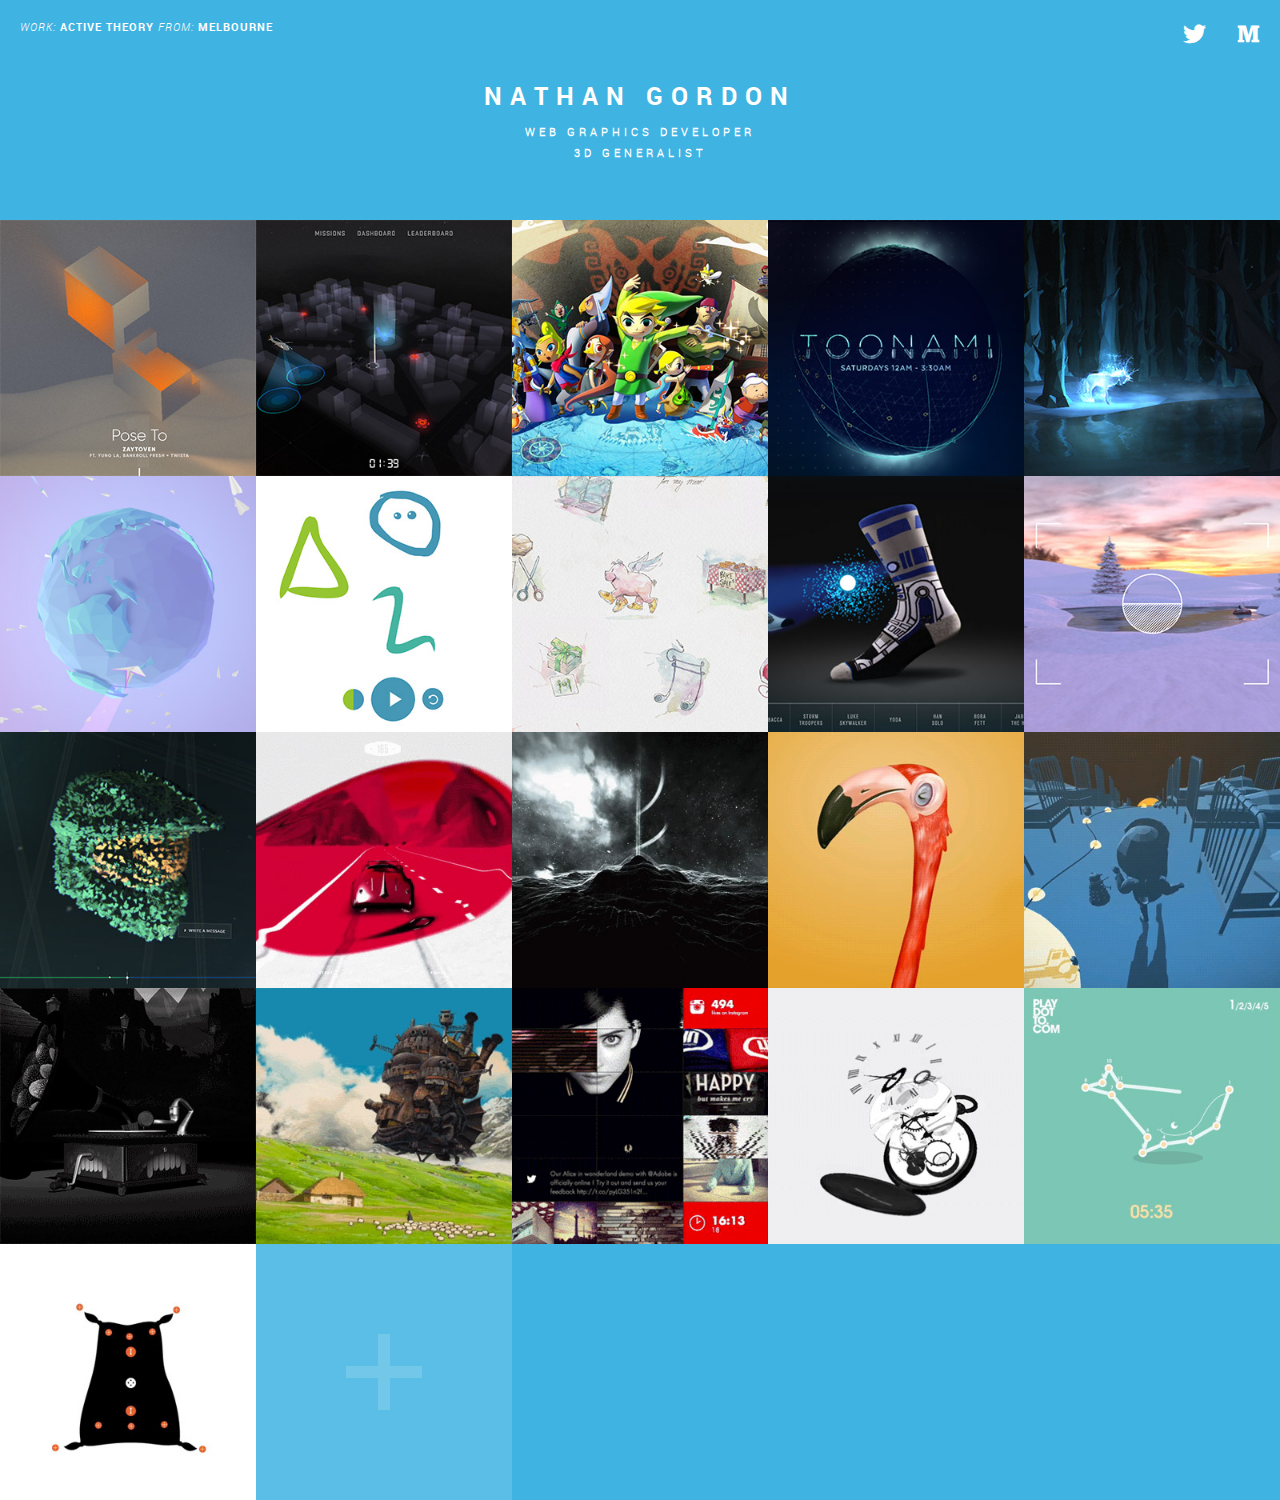
==== index.html @ 9d229797 "no message" ====
<!doctype html>
<html class="no-js" lang="en">
    <head>
        <title>Cinémont • Nathan Gordon</title>
        <meta charset="utf-8" />
        <meta name="viewport" content="width=device-width, initial-scale=1.0">

        <link rel="shortcut icon" href="assets/img/favicon.ico">
        <link rel="apple-touch-icon" href="assets/img/favicon.ico">

        <!-- for Google -->
        <meta name="description" content="Nathan Gordon. Web Graphics developer from Melbourne. Currently working at Active Theory." />
        <meta name="keywords" content="Nathan Gordon, Cinémont, Cinemont" />

        <meta name="author" content="Nathan Gordon" />
        <meta name="copyright" content="2013 Nathan Gordon" />
        <meta name="application-name" content="Cinémont" />

        <!-- for Facebook -->          
        <meta property="og:title" content="Cinémont • Nathan Gordon" />
        <meta property="og:type" content="website" />
        <meta property="og:image" content="http://cinemont.com/assets/img/profile.jpeg" />
        <meta property="og:url" content="http://cinemont.com/" />
        <meta property="og:description" content="Web Graphics developer from Melbourne. Currently working at Active Theory." />

        <!-- for Twitter -->          
        <meta name="twitter:card" content="summary">
        <meta name="twitter:creator" content="@gordonnl">
        <meta name="twitter:title" content="Cinémont • Nathan Gordon" />
        <meta name="twitter:description" content="Web Graphics developer from Melbourne. Currently working at Active Theory." />
        <meta name="twitter:image:src" content="http://cinemont.com/assets/img/profile.jpeg" />

        <link href="assets/css/style.css?v=0.2" rel="stylesheet" media="screen" />

        <script type="text/javascript">
            var _gaq = _gaq || [];
            _gaq.push(['_setAccount', 'UA-34845197-2']);
            _gaq.push(['_trackPageview']);

            (function() {
                var ga = document.createElement('script'); ga.type = 'text/javascript'; ga.async = true;
                ga.src = ('https:' == document.location.protocol ? 'https://ssl' : 'http://www') + '.google-analytics.com/ga.js';
                var s = document.getElementsByTagName('script')[0]; s.parentNode.insertBefore(ga, s);
            })();
        </script> 
	</head>
	<body>
        <div class="hidden" style="visibility: hidden; position: absolute; top: 0; left: -1000px; width: 0px;">
            <h1>Cinémont - Nathan Gordon</h1>
            <p>Web Graphics Developer from Melbourne. Currently working at Active Theory, Venice Beach.</p>
        </div>
        <header>
            <div class="about">
                <span class="light-italic">Work:</span> Active Theory
                <span class="light-italic">From:</span> Melbourne
            </div>
            <div class="social">
                <a class="icon-font twitter" href="https://twitter.com/gordonnl" target="_blank">&#xe000;</a>
                <a class="icon-font blog" href="https://medium.com/@gordonnl" target="_blank">&#xe005;</a>
            </div>
            <div class="main">
                <h1>Nathan Gordon</h1>
                <h4>Web Graphics developer<br />3D Generalist</h4>
            </div>
        </header>
        <div class="content">
            <a href="http://www.adultswim.com/music/singles-2017/1" target="_blank"><img src="assets/img/port-singles.jpg"><p class="caption">Created at Active Theory</p></a>
            <a href="https://www.airforce.com/airmanchallenge/?u" target="_blank"><img src="assets/img/port-airman.jpg"><p class="caption">Created at Active Theory</p></a>
            <a href="https://medium.com/@gordonnl/wind-waker-graphics-analysis-a0b575a31127" target="_blank"><img src="assets/img/port-zelda.jpg"><p class="caption">Personal</p></a>
            <a href="http://www.adultswim.com/toonami/" target="_blank"><img src="assets/img/port-toonami.jpg"><p class="caption">Created at Active Theory</p></a>
            <a href="https://my.pottermore.com/patronus" target="_blank"><img src="assets/img/port-patronus.jpg"><p class="caption">Created at Active Theory</p></a>
            <a href="https://paperplanes.world/" target="_blank"><img src="assets/img/port-planes.jpg"><p class="caption">Created at Active Theory</p></a>
            <a href="https://musiclab.chromeexperiments.com/kandinsky" target="_blank"><img src="assets/img/port-kandinsky.jpg"><p class="caption">Created at Active Theory</p></a>
            <a href="https://howifight.53.com/?" target="_blank"><img src="assets/img/port-sutc.jpg"><p class="caption">Created at Active Theory</p></a>
            <a href="https://theuncommonforce.com/" target="_blank"><img src="assets/img/port-socks.jpg"><p class="caption">Created at Active Theory</p></a>
            <a href="http://christmasexperiments.com/2015/16/camera/" target="_blank"><img src="assets/img/port-camera.jpg"><p class="caption">Personal</p></a>
            <a href="http://visualizer.halowaypoint.com/" target="_blank"><img src="assets/img/port-halo.jpg"><p class="caption">Created at Active Theory</p></a>
            <a href="http://www.timeshift165.com/" target="_blank"><img src="assets/img/port-timeshift.jpg"><p class="caption">Created at Ultranoir</p></a>
            <a href="http://www.yaranyared.com/" target="_blank"><img src="assets/img/port-yny.jpg"><p class="caption">Created at Ultranoir</p></a>
            <a href="http://pablotheflamingo.com/" target="_blank"><img src="assets/img/port-pablo.jpg"><p class="caption">Personal</p></a>
            <a href="http://christmasexperiments.com/2014/03/the-cheeky-orphan/" target="_blank"><img src="assets/img/port-dion.jpg"><p class="caption">Personal</p></a>
            <a href="http://www.overthetinyhills.com/" target="_blank"><img src="assets/img/port-gram.jpg"><p class="caption">Created at Ultranoir</p></a>
            <a href="http://codepen.io/gordonnl/full/byouf/" target="_blank"><img src="assets/img/port-howls.jpg"><p class="caption">Personal</p></a>
            <a href="http://thewall.ultranoir.com/" target="_blank"><img src="assets/img/port-wall.jpg"><p class="caption">Created at Ultranoir</p></a>
            <a href="http://lab.ultranoir.com/time-pieces/" target="_blank"><img src="assets/img/port-watch.jpg"><p class="caption">Created at Ultranoir</p></a>
            <a href="http://play-dot-to.com" target="_blank"><img src="assets/img/port-dot.jpg"><p class="caption">Personal</p></a>
            <a href="http://lab.ultranoir.com/jumping-jack-sack/" target="_blank"><img src="assets/img/port-sack.jpg"><p class="caption">Created at Ultranoir</p></a>
            <a href="mailto:gordonnl@gmail.com" class="blank"><div></div></a>
        </div>     
    </div>
	</body>
</html>
---- assets/css/style.css ----
/*
 * ==|== normalize ==========================================================
 */

article, aside, details, figcaption, figure, footer, header, hgroup, nav, section { display: block; }
audio, canvas, video { display: inline-block; *display: inline; *zoom: 1; }
audio:not([controls]) { display: none; }
[hidden] { display: none; }

html { font-size: 100%; overflow-y: scroll; -webkit-text-size-adjust: 100%; -ms-text-size-adjust: 100%; }
body { margin: 0; font-size: 13px; line-height: 1.231; }
body, button, input, select, textarea { font-family: sans-serif; color: #fff; }

::-moz-selection { background: #fff; color: #333; text-shadow: none; }
::selection { background: #fff; color: #333; text-shadow: none; }

a { color: #fff; text-decoration: none; }
a:focus { outline: thin dotted; }
a:hover, a:active { outline: 0; }

abbr[title] { border-bottom: 1px dotted; }
b, strong { font-weight: bold; }
blockquote { margin: 1em 40px; }
dfn { font-style: italic; }
hr { display: block; height: 1px; border: 0; border-top: 1px solid #ccc; margin: 1em 0; padding: 0; }
ins { background: #ff9; color: #000; text-decoration: none; }
mark { background: #ff0; color: #000; font-style: italic; font-weight: bold; }
pre, code, kbd, samp { font-family: monospace, monospace; _font-family: 'courier new', monospace; font-size: 1em; }
pre { white-space: pre; white-space: pre-wrap; word-wrap: break-word; }
q { quotes: none; }
q:before, q:after { content: ""; content: none; }
small { font-size: 85%; }
sub, sup { font-size: 75%; line-height: 0; position: relative; vertical-align: baseline; }
sup { top: -0.5em; }
sub { bottom: -0.25em; }
ul, ol { margin: 1em 0; padding: 0 0 0 40px; }
dd { margin: 0 0 0 40px; }
nav ul, nav ol { list-style: none; list-style-image: none; margin: 0; padding: 0; }
img { border: 0; -ms-interpolation-mode: bicubic; vertical-align: middle; }
svg:not(:root) { overflow: hidden; }
figure { margin: 0; }

form { margin: 0; }
fieldset { border: 0; margin: 0; padding: 0; }
label { cursor: pointer; }
legend { border: 0; *margin-left: -7px; padding: 0; }
button, input, select, textarea { font-size: 100%; margin: 0; vertical-align: baseline; *vertical-align: middle; }
button, input { line-height: normal; *overflow: visible; }
table button, table input { *overflow: auto; }
button, input[type="button"], input[type="reset"], input[type="submit"] { cursor: pointer; -webkit-appearance: button; }
input[type="checkbox"], input[type="radio"] { box-sizing: border-box; }
input[type="search"] { -webkit-appearance: textfield; -moz-box-sizing: content-box; -webkit-box-sizing: content-box; box-sizing: content-box; }
input[type="search"]::-webkit-search-decoration { -webkit-appearance: none; }
button::-moz-focus-inner, input::-moz-focus-inner { border: 0; padding: 0; }
textarea { overflow: auto; vertical-align: top; resize: vertical; }
input:valid, textarea:valid {  }
input:invalid, textarea:invalid { background-color: #f0dddd; }

table { border-collapse: collapse; border-spacing: 0; }
td { vertical-align: top; }


/* ==|== primary styles =====================================================
    Author: Nathan Gordon
    ========================================================================== */


@font-face {
    font-family: 'robotolight_italic';
    src: url('../font/Roboto-LightItalic-webfont.eot');
    src: url('../font/Roboto-LightItalic-webfont.eot?#iefix') format('embedded-opentype'),
         url('../font/Roboto-LightItalic-webfont.woff') format('woff'),
         url('../font/Roboto-LightItalic-webfont.ttf') format('truetype'),
         url('../font/Roboto-LightItalic-webfont.svg#robotolight_italic') format('svg');
    font-weight: normal;
    font-style: normal;
}

@font-face {
    font-family: 'robotolight';
    src: url('../font/Roboto-Light-webfont.eot');
    src: url('../font/Roboto-Light-webfont.eot?#iefix') format('embedded-opentype'),
         url('../font/Roboto-Light-webfont.woff') format('woff'),
         url('../font/Roboto-Light-webfont.ttf') format('truetype'),
         url('../font/Roboto-Light-webfont.svg#robotolight') format('svg');
    font-weight: normal;
    font-style: normal;
}

@font-face {
    font-family: 'robotobold';
    src: url('../font/Roboto-Bold-webfont.eot');
    src: url('../font/Roboto-Bold-webfont.eot?#iefix') format('embedded-opentype'),
         url('../font/Roboto-Bold-webfont.woff') format('woff'),
         url('../font/Roboto-Bold-webfont.ttf') format('truetype'),
         url('../font/Roboto-Bold-webfont.svg#robotobold') format('svg');
    font-weight: normal;
    font-style: normal;
}

@font-face {
    font-family: 'cinemont';
    src:url('../font/cinemont.eot');
    src:url('../font/cinemont.eot?#iefix') format('embedded-opentype'),
        url('../font/cinemont.woff') format('woff'),
        url('../font/cinemont.ttf') format('truetype'),
        url('../font/cinemont.svg#cinemont') format('svg');
    font-weight: normal;
    font-style: normal;
}

.icon-font {
    font-family: 'cinemont';
    speak: none;
    font-style: normal;
    font-weight: normal;
    font-variant: normal;
    text-transform: none;
    -webkit-font-smoothing: antialiased;
}


html { height: 100%; } 
body { height: 100%; background: #3fb3e2; font-family: 'robotobold'; }

header { height: 220px; width: 100%;  overflow: auto; position: relative; }
header .about { position: absolute; top: 0; left: 0; text-transform: uppercase; font-size: 11px; letter-spacing: 1px; margin: 20px; }
header .about span { font-family: 'robotolight_italic'; }
header .social { position: absolute; top: 0; right: 0; text-align: right; font-size: 23px; margin: 20px; }
header .social a { margin-left: 25px; 
  -webkit-transition: all 0.2s ease-out;
     -moz-transition: all 0.2s ease-out;
       -o-transition: all 0.2s ease-out;
          transition: all 0.2s ease-out;
}
header .social a.twitter:hover { color: #f25757; }
header .social a.mail:hover { color: #f9d073; }
header .social a.blog:hover { color: #f9d073; }

header .main { width: 400px; height: 60px; position: absolute; top: 50%; left: 50%; margin: -30px 0 0 -200px; text-align: center; text-transform: uppercase; }
header .main h1 { font-size: 25px; letter-spacing: 8px; line-height: 31px; margin: 0; }
header .main h4 { font-size: 11px; font-family: 'robotolight'; letter-spacing: 4px;line-height: 1.9em;margin: 1em 0 0 0;}

.content a {display: block; width: 20%;/* float: left; */}
p { margin: 0; line-height: 20px; font-size: 13px; }

.blank { position: relative; background: rgba(255,255,255,0.15); }
.blank div { padding-top: 100%; opacity: 0.15; }
.blank div:before,
.blank div:after { content: ''; display: block; position: absolute; top: 0; right: 0; bottom: 0; left: 0; margin: auto; background: #fff; }
.blank div:before { height: 30%; width: 5%; }
.blank div:after { width: 30%; height: 5%; }

.content a { position: relative;float: left; }
img { width: 100%; height: auto; }
.caption { opacity: 0; font-family: robotolight; position: absolute; text-transform: uppercase; bottom: 0; left: 0; font-size: 8px;line-height: 1em; padding: 5px; background: rgba(0,0,0,0.1); border-radius: 0 12px 0 0; 
  -webkit-transition: all 0.2s ease-out;
     -moz-transition: all 0.2s ease-out;
       -o-transition: all 0.2s ease-out;
          transition: all 0.2s ease-out;
}
.content a:hover .caption { opacity: 1; }

@media (min-width: 1400px) {
    .content a { width: 14.28571428571429%; }
}

@media (max-width: 1000px) {
    .content a { width: 25%; }
}

@media (max-width: 500px) {
    .content a { width: 50%; }
    .caption { opacity: 1; }
}

@media (max-width: 500px) {
    header { overflow: hidden; }
    header .about { display: none; }
    header .main h1 { font-size: 24px; letter-spacing: 5px; }
    header .main h4 { font-size: 10px; letter-spacing: 2px; }
}
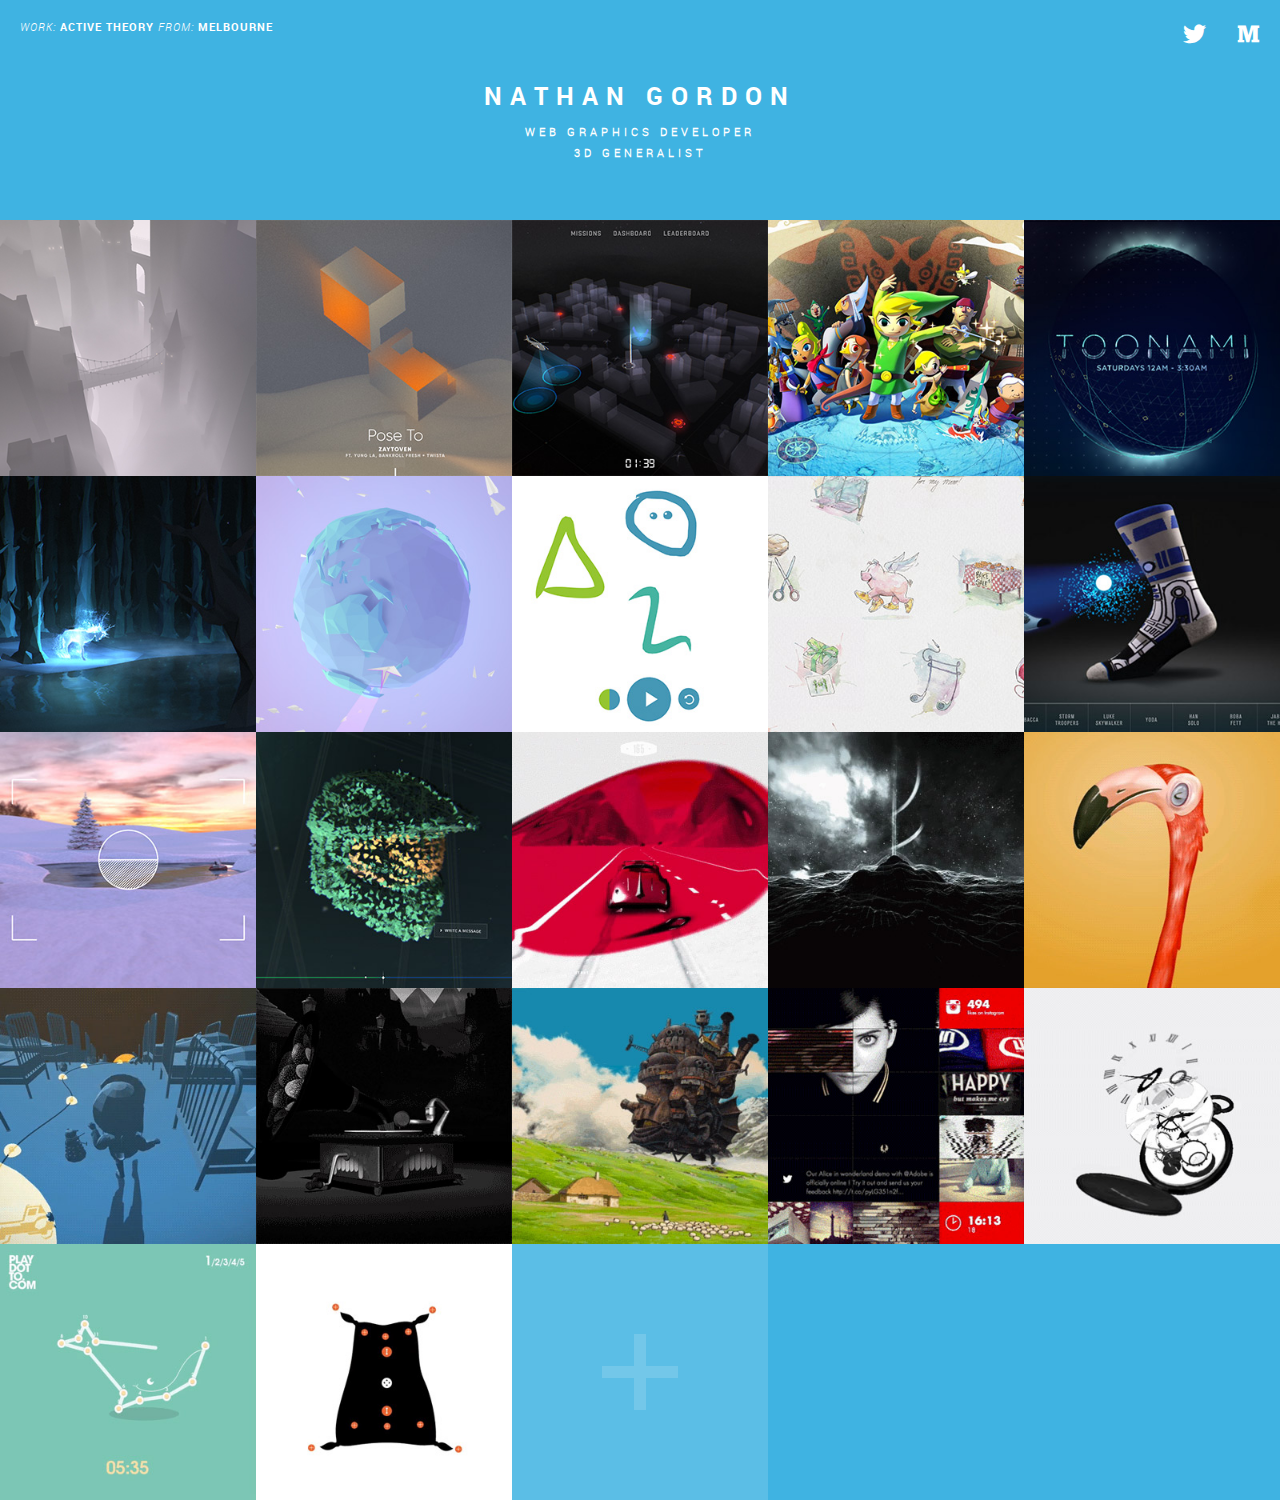
==== commit 0e129372: "no message" ====
--- a/index.html
+++ b/index.html
@@ -64,6 +64,7 @@
             </div>
         </header>
         <div class="content">
+            <a href="https://my.pottermore.com/hogwarts" target="_blank"><img src="assets/img/port-hogwarts.jpg"><p class="caption">Created at Active Theory</p></a>
             <a href="http://www.adultswim.com/music/singles-2017/1" target="_blank"><img src="assets/img/port-singles.jpg"><p class="caption">Created at Active Theory</p></a>
             <a href="https://www.airforce.com/airmanchallenge/?u" target="_blank"><img src="assets/img/port-airman.jpg"><p class="caption">Created at Active Theory</p></a>
             <a href="https://medium.com/@gordonnl/wind-waker-graphics-analysis-a0b575a31127" target="_blank"><img src="assets/img/port-zelda.jpg"><p class="caption">Personal</p></a>
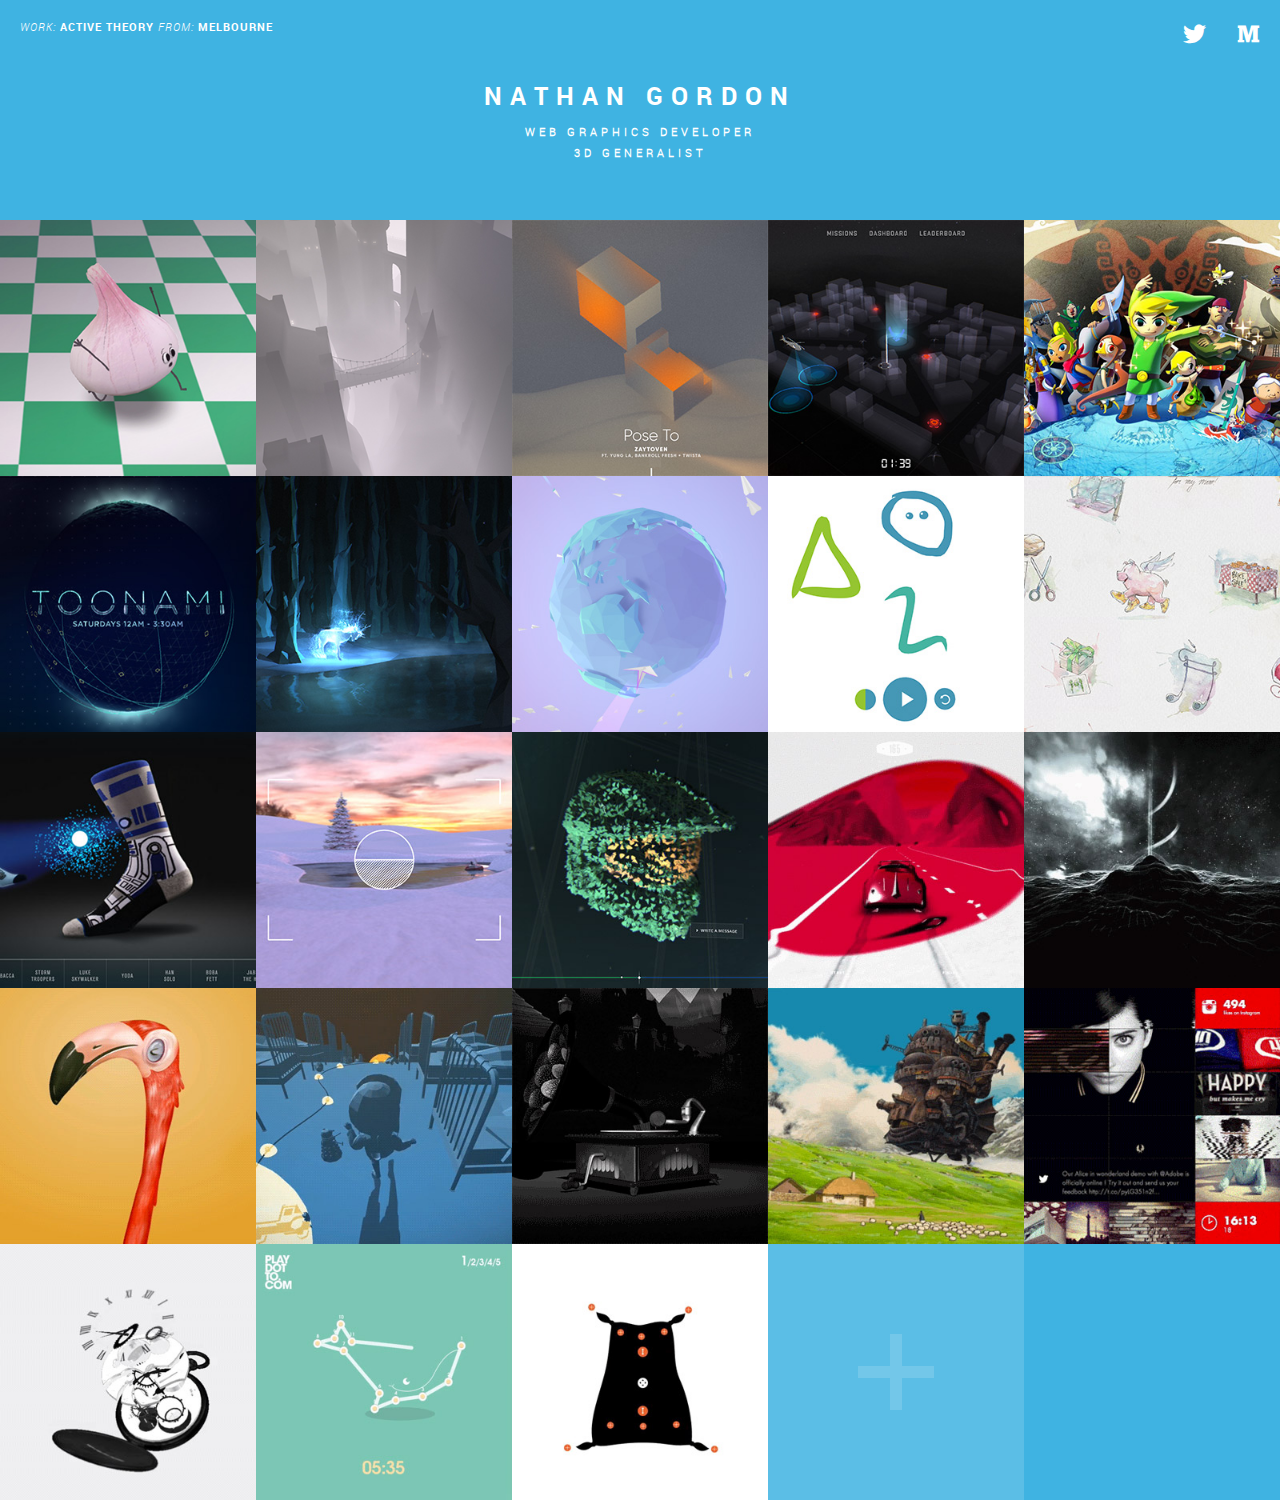
==== commit e04279fb: "no message" ====
--- a/index.html
+++ b/index.html
@@ -64,6 +64,7 @@
             </div>
         </header>
         <div class="content">
+            <a href="http://christmasexperiments.com/2017/07/locomotion/" target="_blank"><img src="assets/img/port-locomotion.jpg"><p class="caption">Personal</p></a>
             <a href="https://my.pottermore.com/hogwarts" target="_blank"><img src="assets/img/port-hogwarts.jpg"><p class="caption">Created at Active Theory</p></a>
             <a href="http://www.adultswim.com/music/singles-2017/1" target="_blank"><img src="assets/img/port-singles.jpg"><p class="caption">Created at Active Theory</p></a>
             <a href="https://www.airforce.com/airmanchallenge/?u" target="_blank"><img src="assets/img/port-airman.jpg"><p class="caption">Created at Active Theory</p></a>
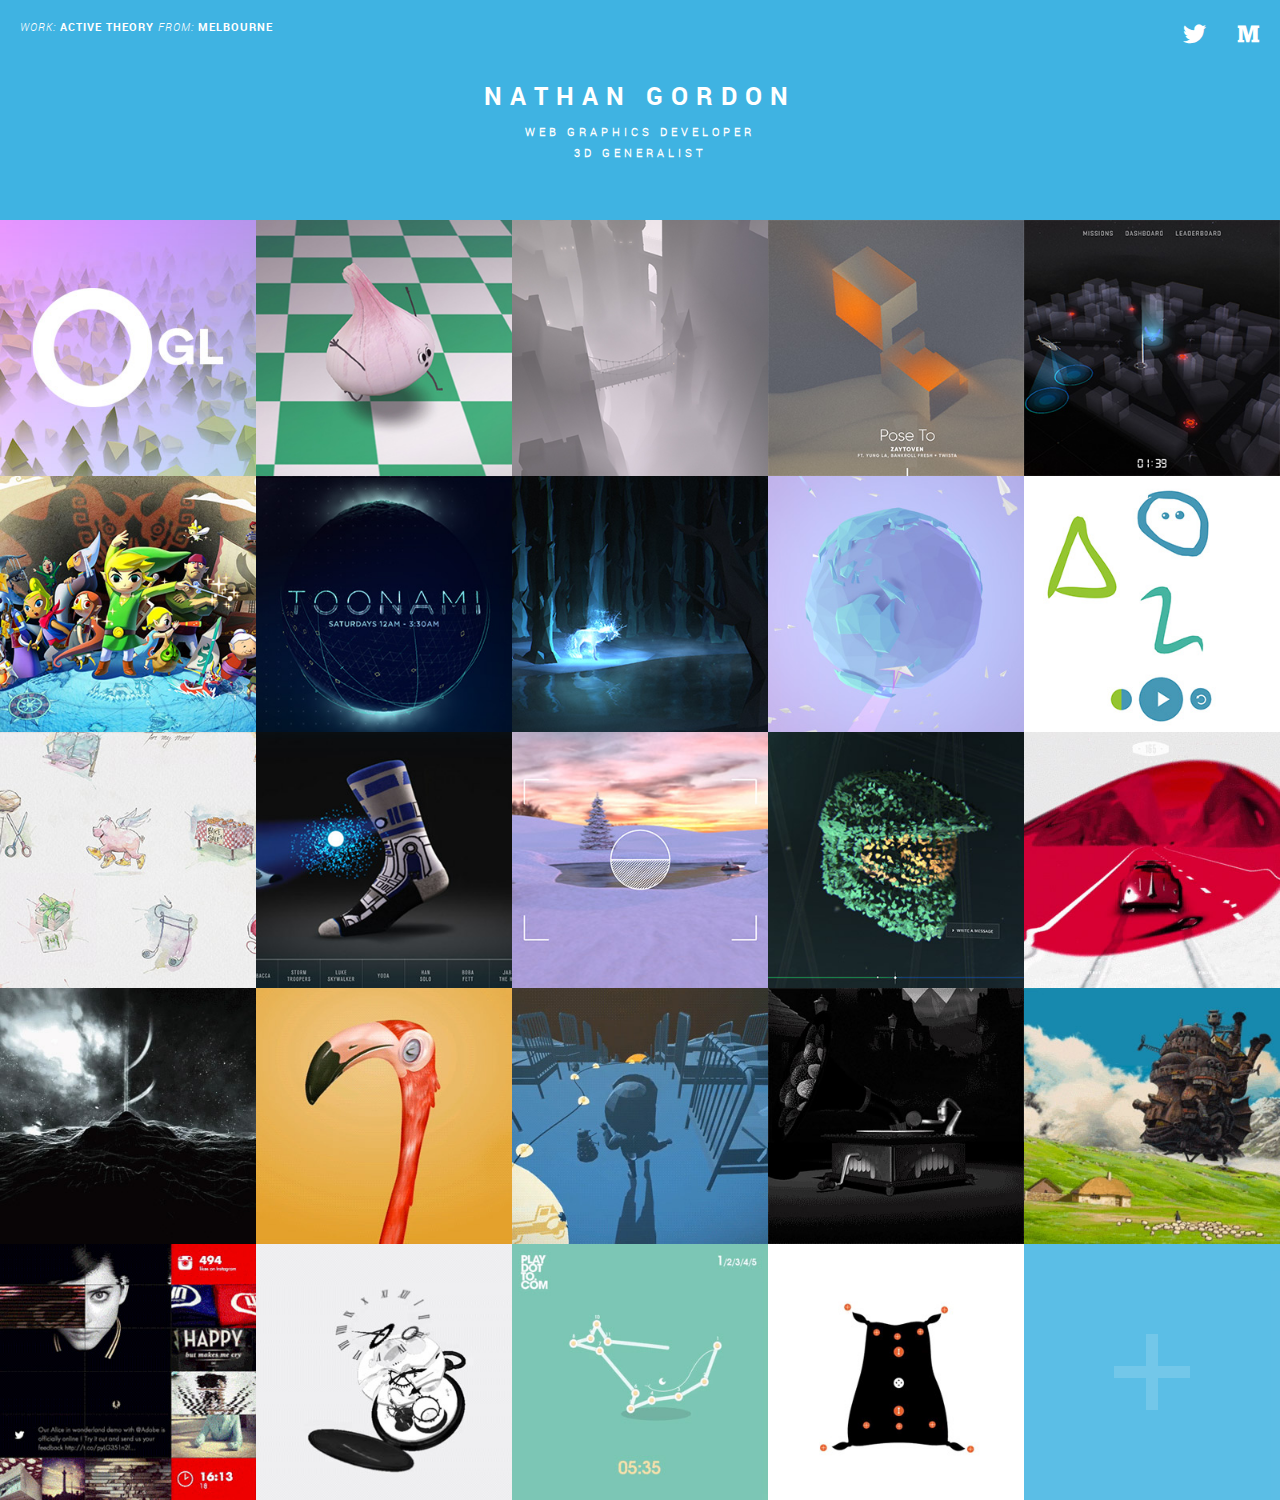
==== commit 840e225c: "no message" ====
--- a/index.html
+++ b/index.html
@@ -19,7 +19,7 @@
         <!-- for Facebook -->          
         <meta property="og:title" content="Cinémont • Nathan Gordon" />
         <meta property="og:type" content="website" />
-        <meta property="og:image" content="http://cinemont.com/assets/img/profile.jpeg" />
+        <meta property="og:image" content="http://cinemont.com/assets/img/profile.jpg" />
         <meta property="og:url" content="http://cinemont.com/" />
         <meta property="og:description" content="Web Graphics developer from Melbourne. Currently working at Active Theory." />
 
@@ -28,7 +28,7 @@
         <meta name="twitter:creator" content="@gordonnl">
         <meta name="twitter:title" content="Cinémont • Nathan Gordon" />
         <meta name="twitter:description" content="Web Graphics developer from Melbourne. Currently working at Active Theory." />
-        <meta name="twitter:image:src" content="http://cinemont.com/assets/img/profile.jpeg" />
+        <meta name="twitter:image:src" content="http://cinemont.com/assets/img/profile.jpg" />
 
         <link href="assets/css/style.css?v=0.2" rel="stylesheet" media="screen" />
 
@@ -64,6 +64,7 @@
             </div>
         </header>
         <div class="content">
+            <a href="https://github.com/oframe/ogl" target="_blank"><img src="assets/img/port-ogl.jpg"><p class="caption">Personal</p></a>
             <a href="http://christmasexperiments.com/2017/07/locomotion/" target="_blank"><img src="assets/img/port-locomotion.jpg"><p class="caption">Personal</p></a>
             <a href="https://my.pottermore.com/hogwarts" target="_blank"><img src="assets/img/port-hogwarts.jpg"><p class="caption">Created at Active Theory</p></a>
             <a href="http://www.adultswim.com/music/singles-2017/1" target="_blank"><img src="assets/img/port-singles.jpg"><p class="caption">Created at Active Theory</p></a>
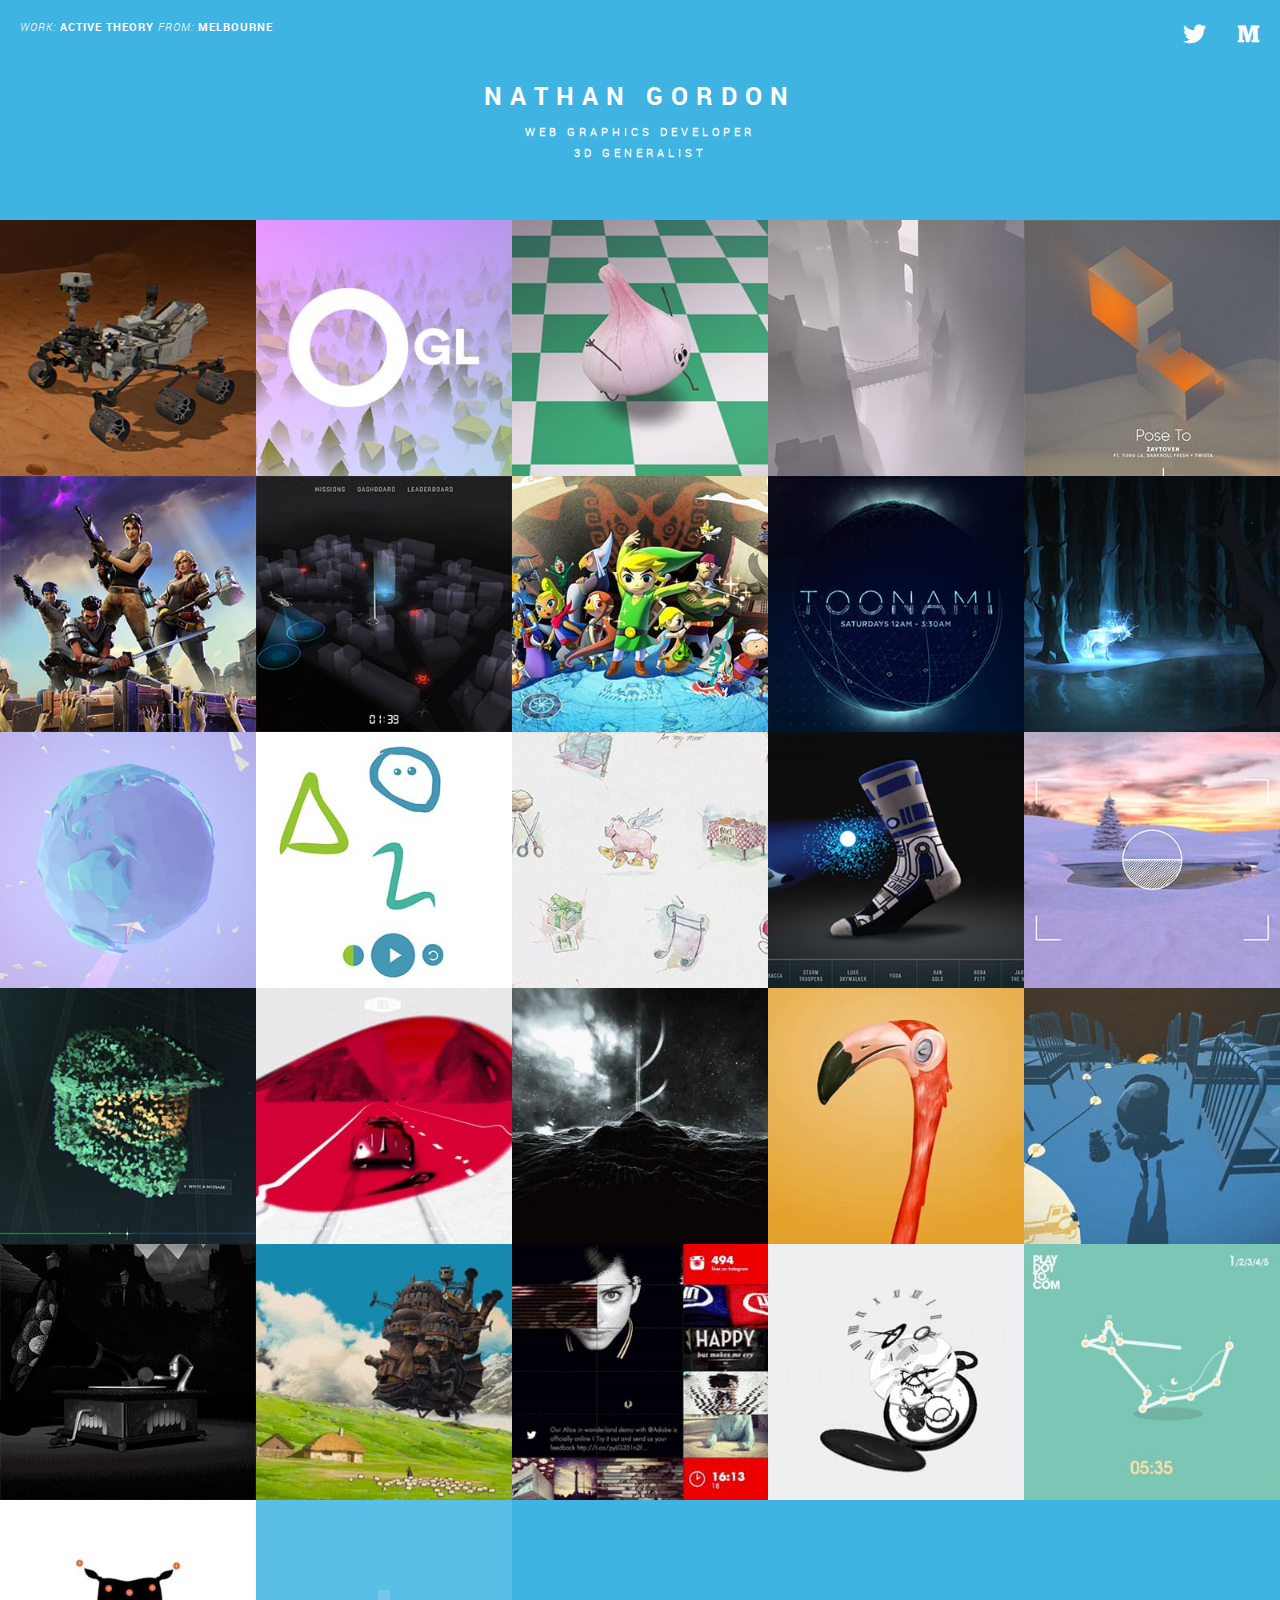
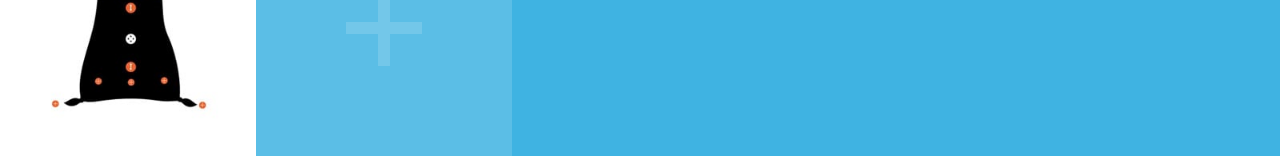
==== commit 8cd718e2: "no message" ====
--- a/index.html
+++ b/index.html
@@ -64,10 +64,12 @@
             </div>
         </header>
         <div class="content">
+            <a href="https://opensourcerover.jpl.nasa.gov/" target="_blank"><img src="assets/img/port-jpl.jpg"><p class="caption">Created at Active Theory</p></a>
             <a href="https://github.com/oframe/ogl" target="_blank"><img src="assets/img/port-ogl.jpg"><p class="caption">Personal</p></a>
             <a href="http://christmasexperiments.com/2017/07/locomotion/" target="_blank"><img src="assets/img/port-locomotion.jpg"><p class="caption">Personal</p></a>
             <a href="https://my.pottermore.com/hogwarts" target="_blank"><img src="assets/img/port-hogwarts.jpg"><p class="caption">Created at Active Theory</p></a>
             <a href="http://www.adultswim.com/music/singles-2017/1" target="_blank"><img src="assets/img/port-singles.jpg"><p class="caption">Created at Active Theory</p></a>
+            <a href="https://www.epicgames.com/fortnite/en-US/home" target="_blank"><img src="assets/img/port-fortnite.jpg"><p class="caption">Created at Active Theory</p></a>
             <a href="https://www.airforce.com/airmanchallenge/?u" target="_blank"><img src="assets/img/port-airman.jpg"><p class="caption">Created at Active Theory</p></a>
             <a href="https://medium.com/@gordonnl/wind-waker-graphics-analysis-a0b575a31127" target="_blank"><img src="assets/img/port-zelda.jpg"><p class="caption">Personal</p></a>
             <a href="http://www.adultswim.com/toonami/" target="_blank"><img src="assets/img/port-toonami.jpg"><p class="caption">Created at Active Theory</p></a>
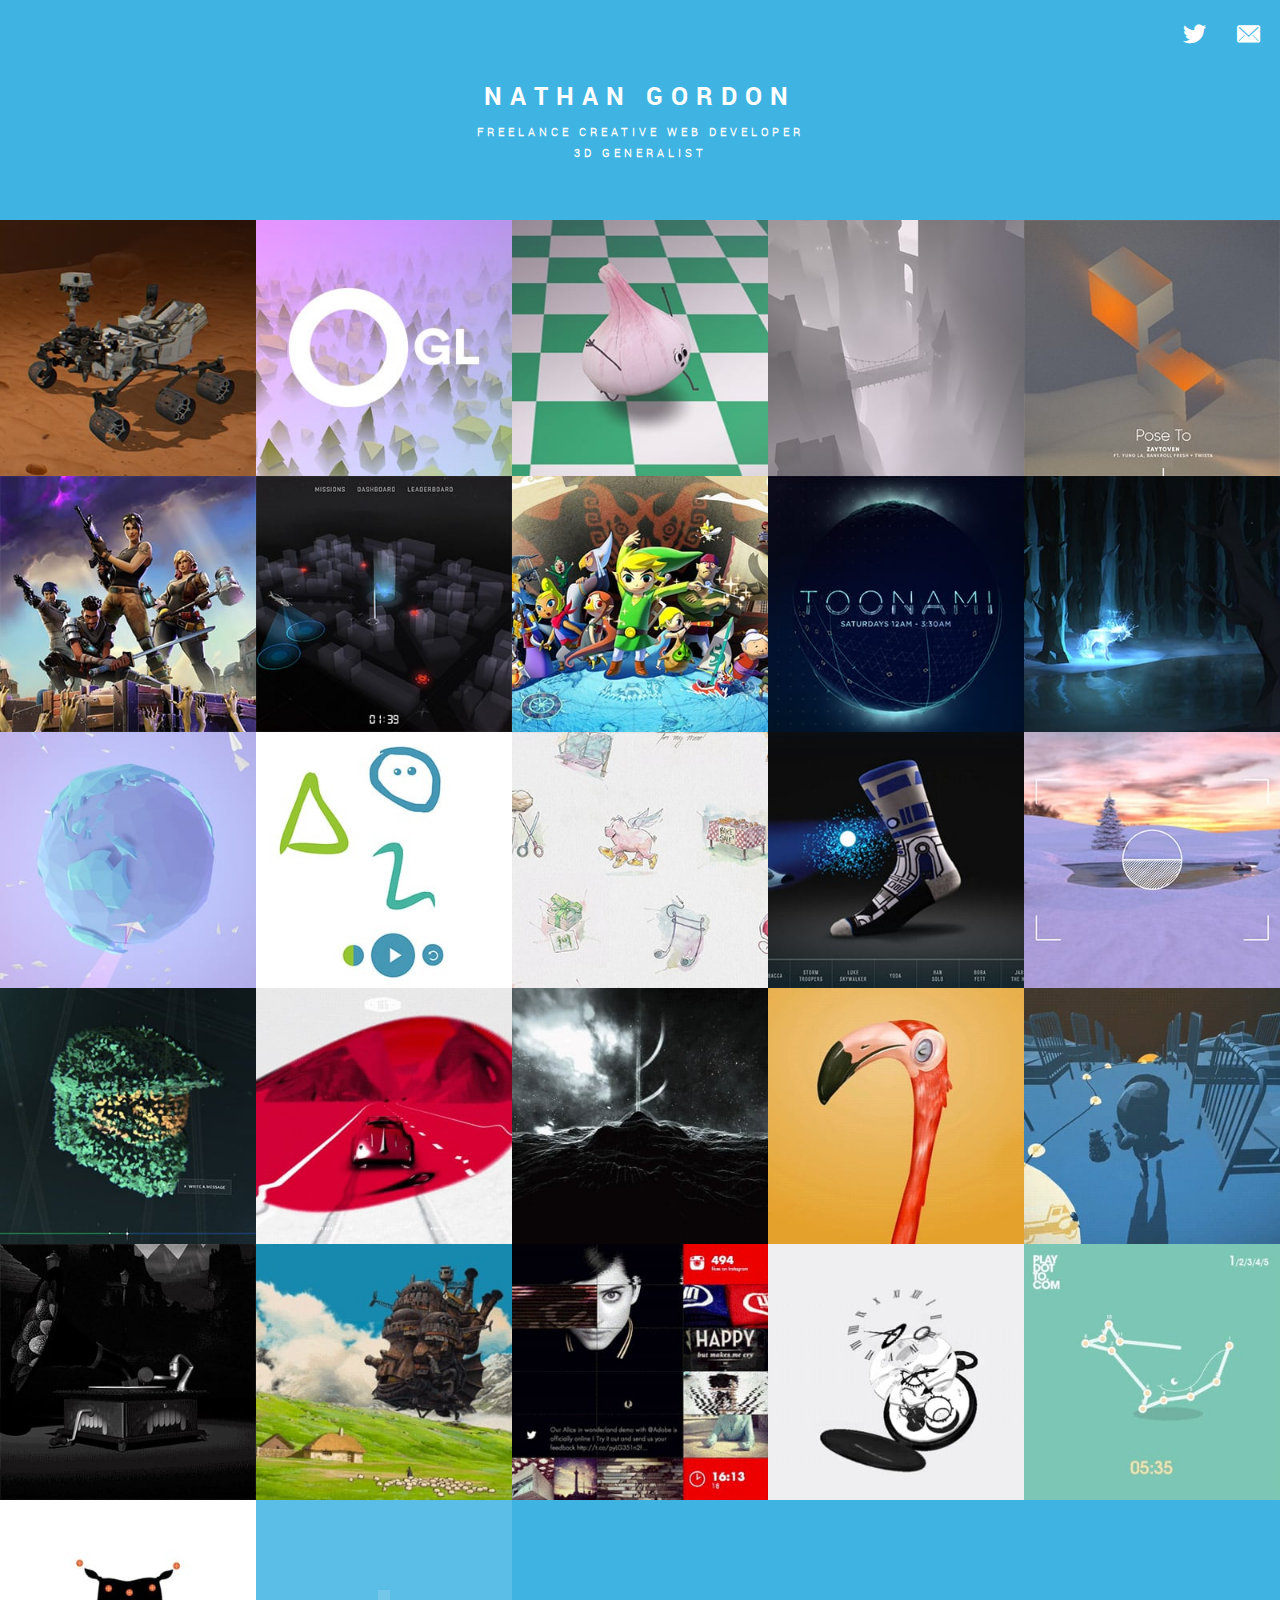
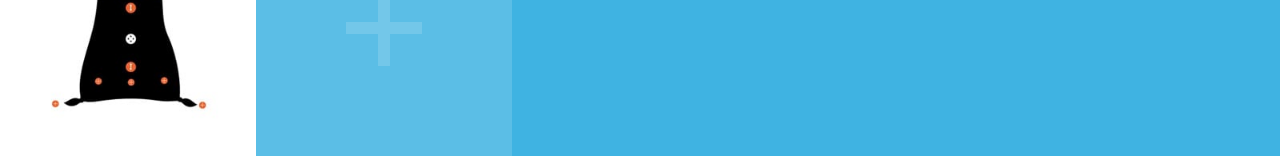
==== commit bcea9997: "no message" ====
--- a/index.html
+++ b/index.html
@@ -9,25 +9,25 @@
         <link rel="apple-touch-icon" href="assets/img/favicon.ico">
 
         <!-- for Google -->
-        <meta name="description" content="Nathan Gordon. Web Graphics developer from Melbourne. Currently working at Active Theory." />
-        <meta name="keywords" content="Nathan Gordon, Cinémont, Cinemont" />
+        <meta name="description" content="Nathan Gordon Portfolio. Freelance Creative Web Developer and 3D generalist." />
+        <meta name="keywords" content="Nathan Gordon" />
 
         <meta name="author" content="Nathan Gordon" />
-        <meta name="copyright" content="2013 Nathan Gordon" />
+        <meta name="copyright" content="2019 Nathan Gordon" />
         <meta name="application-name" content="Cinémont" />
 
         <!-- for Facebook -->          
-        <meta property="og:title" content="Cinémont • Nathan Gordon" />
+        <meta property="og:title" content="Nathan Gordon Porfolio" />
         <meta property="og:type" content="website" />
         <meta property="og:image" content="http://cinemont.com/assets/img/profile.jpg" />
         <meta property="og:url" content="http://cinemont.com/" />
-        <meta property="og:description" content="Web Graphics developer from Melbourne. Currently working at Active Theory." />
+        <meta property="og:description" content="Freelance Creative Web Developer and 3D generalist." />
 
         <!-- for Twitter -->          
         <meta name="twitter:card" content="summary">
         <meta name="twitter:creator" content="@gordonnl">
-        <meta name="twitter:title" content="Cinémont • Nathan Gordon" />
-        <meta name="twitter:description" content="Web Graphics developer from Melbourne. Currently working at Active Theory." />
+        <meta name="twitter:title" content="Nathan Gordon" />
+        <meta name="twitter:description" content="Freelance Creative Web Developer and 3D generalist." />
         <meta name="twitter:image:src" content="http://cinemont.com/assets/img/profile.jpg" />
 
         <link href="assets/css/style.css?v=0.2" rel="stylesheet" media="screen" />
@@ -46,21 +46,17 @@
 	</head>
 	<body>
         <div class="hidden" style="visibility: hidden; position: absolute; top: 0; left: -1000px; width: 0px;">
-            <h1>Cinémont - Nathan Gordon</h1>
-            <p>Web Graphics Developer from Melbourne. Currently working at Active Theory, Venice Beach.</p>
+            <h1>Nathan Gordon Portfolio</h1>
+            <p>Freelance Creative Web Developer and 3D generalist.</p>
         </div>
         <header>
-            <div class="about">
-                <span class="light-italic">Work:</span> Active Theory
-                <span class="light-italic">From:</span> Melbourne
-            </div>
             <div class="social">
                 <a class="icon-font twitter" href="https://twitter.com/gordonnl" target="_blank">&#xe000;</a>
-                <a class="icon-font blog" href="https://medium.com/@gordonnl" target="_blank">&#xe005;</a>
+                <a class="icon-font mail" href="mailto:gordonnl@gmail.com" target="_blank">&#xe001;</a>
             </div>
             <div class="main">
                 <h1>Nathan Gordon</h1>
-                <h4>Web Graphics developer<br />3D Generalist</h4>
+                <h4>Freelance Creative Web Developer<br />3D Generalist</h4>
             </div>
         </header>
         <div class="content">
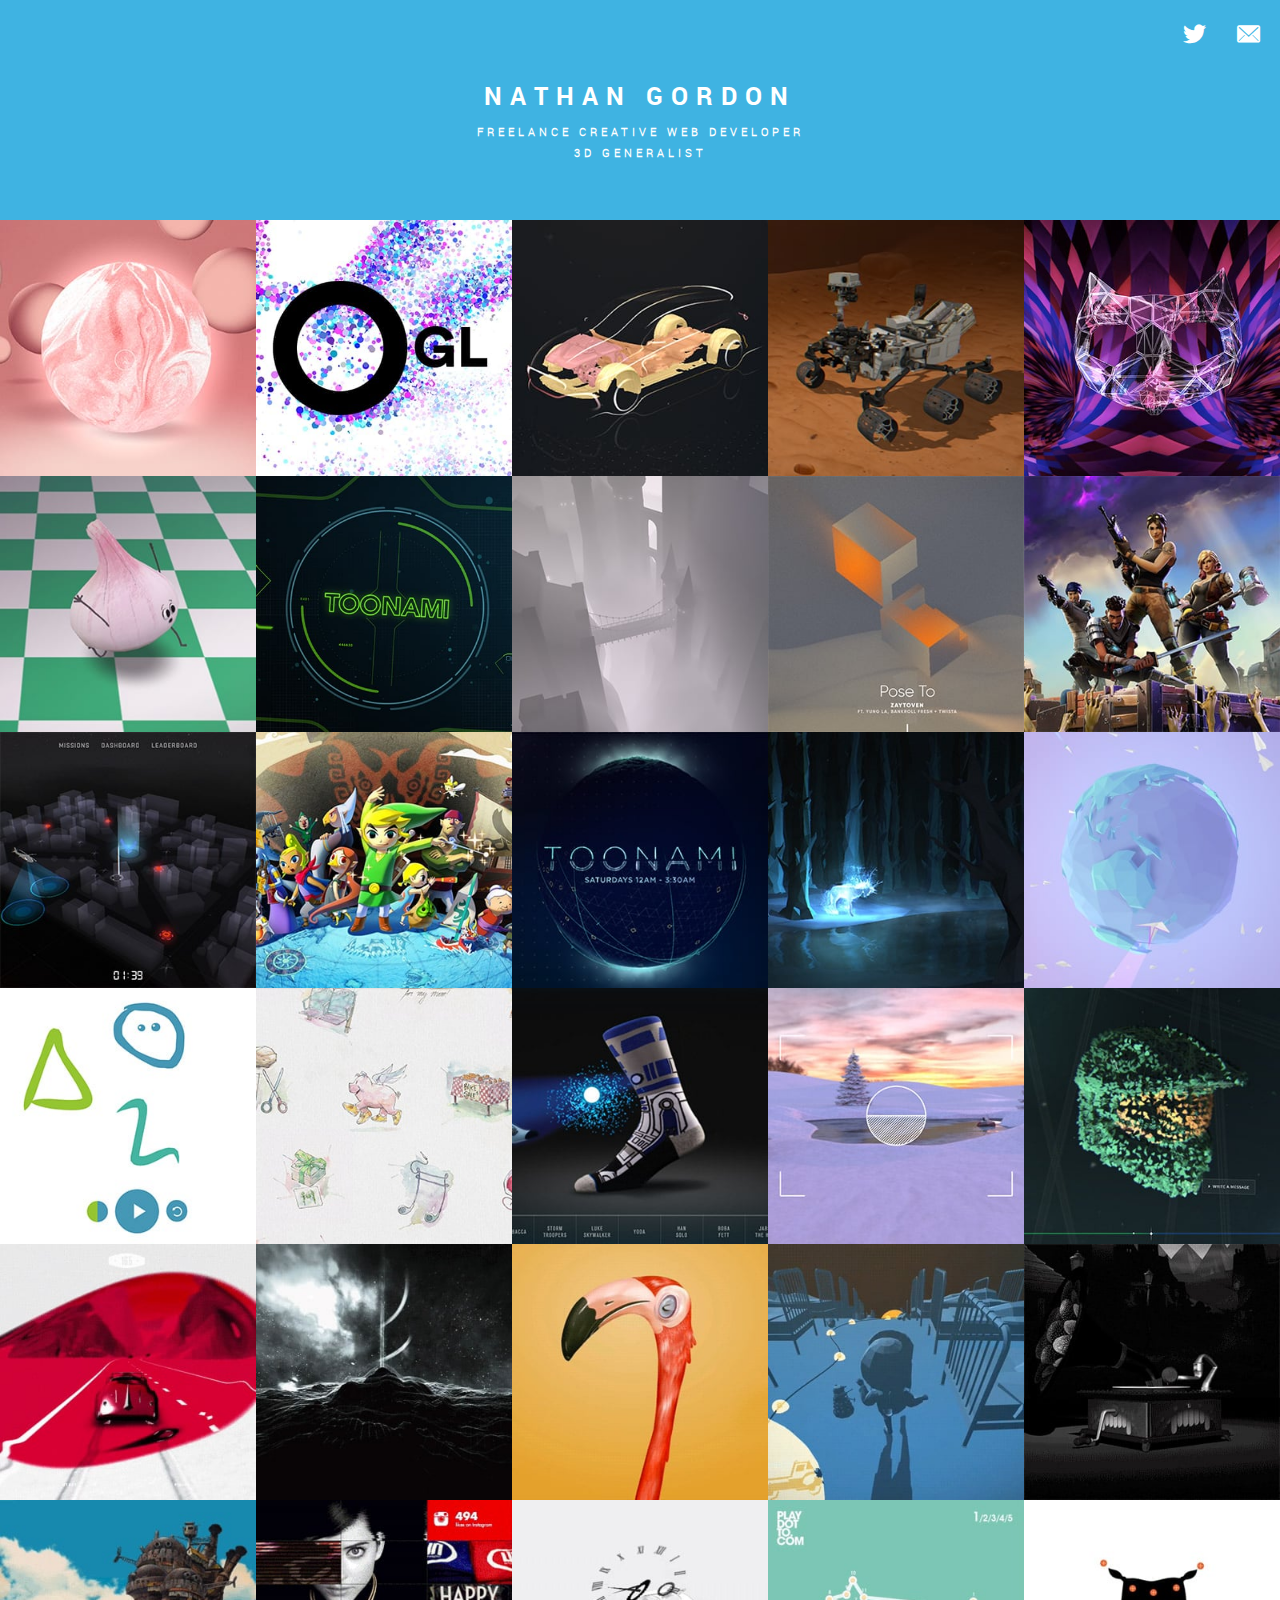
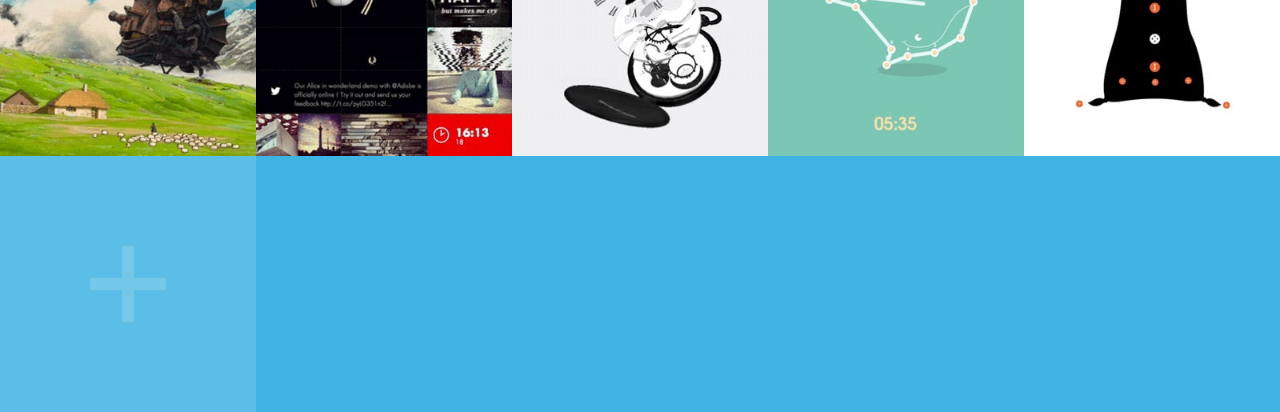
==== commit 177a5548: "no message" ====
--- a/index.html
+++ b/index.html
@@ -60,22 +60,26 @@
             </div>
         </header>
         <div class="content">
-            <a href="https://opensourcerover.jpl.nasa.gov/" target="_blank"><img src="assets/img/port-jpl.jpg"><p class="caption">Created at Active Theory</p></a>
-            <a href="https://github.com/oframe/ogl" target="_blank"><img src="assets/img/port-ogl.jpg"><p class="caption">Personal</p></a>
+            <a href="https://www.obynars.com/" target="_blank"><img src="assets/img/port-orgasm.jpg"><p class="caption">Created for Goodkids</p></a>
+            <a href="https://oframe.github.io/ogl/examples/" target="_blank"><img src="assets/img/port-ogl.jpg"><p class="caption">Personal</p></a>
+            <a href="https://acoustics.autoneum.com/" target="_blank"><img src="assets/img/port-autoneum.jpg"><p class="caption">Created at Active Theory</p></a>
+            <a href="https://medium.com/active-theory/nasa-jpl-open-source-rover-9d2b8790beaf" target="_blank"><img src="assets/img/port-jpl.jpg"><p class="caption">Created at Active Theory</p></a>
+            <a href="https://medium.com/active-theory/adult-swim-singles-2018-case-study-e19349ecbfb3" target="_blank"><img src="assets/img/port-singles2018.jpg"><p class="caption">Created at Active Theory</p></a>
             <a href="http://christmasexperiments.com/2017/07/locomotion/" target="_blank"><img src="assets/img/port-locomotion.jpg"><p class="caption">Personal</p></a>
-            <a href="https://my.pottermore.com/hogwarts" target="_blank"><img src="assets/img/port-hogwarts.jpg"><p class="caption">Created at Active Theory</p></a>
-            <a href="http://www.adultswim.com/music/singles-2017/1" target="_blank"><img src="assets/img/port-singles.jpg"><p class="caption">Created at Active Theory</p></a>
+            <a href="http://www.adultswim.com/toonami/" target="_blank"><img src="assets/img/port-toonami2018.jpg"><p class="caption">Created at Active Theory</p></a>
+            <a href="https://medium.com/active-theory/hogwarts-a66678d66283" target="_blank"><img src="assets/img/port-hogwarts.jpg"><p class="caption">Created at Active Theory</p></a>
+            <a href="https://www.adultswim.com/music/singles-2017/" target="_blank"><img src="assets/img/port-singles.jpg"><p class="caption">Created at Active Theory</p></a>
             <a href="https://www.epicgames.com/fortnite/en-US/home" target="_blank"><img src="assets/img/port-fortnite.jpg"><p class="caption">Created at Active Theory</p></a>
             <a href="https://www.airforce.com/airmanchallenge/?u" target="_blank"><img src="assets/img/port-airman.jpg"><p class="caption">Created at Active Theory</p></a>
             <a href="https://medium.com/@gordonnl/wind-waker-graphics-analysis-a0b575a31127" target="_blank"><img src="assets/img/port-zelda.jpg"><p class="caption">Personal</p></a>
-            <a href="http://www.adultswim.com/toonami/" target="_blank"><img src="assets/img/port-toonami.jpg"><p class="caption">Created at Active Theory</p></a>
-            <a href="https://my.pottermore.com/patronus" target="_blank"><img src="assets/img/port-patronus.jpg"><p class="caption">Created at Active Theory</p></a>
+            <a href="https://thefwa.com/cases/toonami" target="_blank"><img src="assets/img/port-toonami.jpg"><p class="caption">Created at Active Theory</p></a>
+            <a href="https://medium.com/active-theory/discover-your-patronus-348971420487" target="_blank"><img src="assets/img/port-patronus.jpg"><p class="caption">Created at Active Theory</p></a>
             <a href="https://paperplanes.world/" target="_blank"><img src="assets/img/port-planes.jpg"><p class="caption">Created at Active Theory</p></a>
-            <a href="https://musiclab.chromeexperiments.com/kandinsky" target="_blank"><img src="assets/img/port-kandinsky.jpg"><p class="caption">Created at Active Theory</p></a>
-            <a href="https://howifight.53.com/?" target="_blank"><img src="assets/img/port-sutc.jpg"><p class="caption">Created at Active Theory</p></a>
-            <a href="https://theuncommonforce.com/" target="_blank"><img src="assets/img/port-socks.jpg"><p class="caption">Created at Active Theory</p></a>
+            <a href="https://medium.com/active-theory/chrome-music-lab-making-kandinsky-7de5ab04f4fe" target="_blank"><img src="assets/img/port-kandinsky.jpg"><p class="caption">Created at Active Theory</p></a>
+            <a href="https://medium.com/active-theory/how-i-fight-stand-up-to-cancer-cf0ab227b44e" target="_blank"><img src="assets/img/port-sutc.jpg"><p class="caption">Created at Active Theory</p></a>
+            <a href="https://vimeo.com/212996791" target="_blank"><img src="assets/img/port-socks.jpg"><p class="caption">Created at Active Theory</p></a>
             <a href="http://christmasexperiments.com/2015/16/camera/" target="_blank"><img src="assets/img/port-camera.jpg"><p class="caption">Personal</p></a>
-            <a href="http://visualizer.halowaypoint.com/" target="_blank"><img src="assets/img/port-halo.jpg"><p class="caption">Created at Active Theory</p></a>
+            <a href="https://medium.com/active-theory/xbox-halo-5-guardians-visualizer-5b9afcb542f1" target="_blank"><img src="assets/img/port-halo.jpg"><p class="caption">Created at Active Theory</p></a>
             <a href="http://www.timeshift165.com/" target="_blank"><img src="assets/img/port-timeshift.jpg"><p class="caption">Created at Ultranoir</p></a>
             <a href="http://www.yaranyared.com/" target="_blank"><img src="assets/img/port-yny.jpg"><p class="caption">Created at Ultranoir</p></a>
             <a href="http://pablotheflamingo.com/" target="_blank"><img src="assets/img/port-pablo.jpg"><p class="caption">Personal</p></a>
